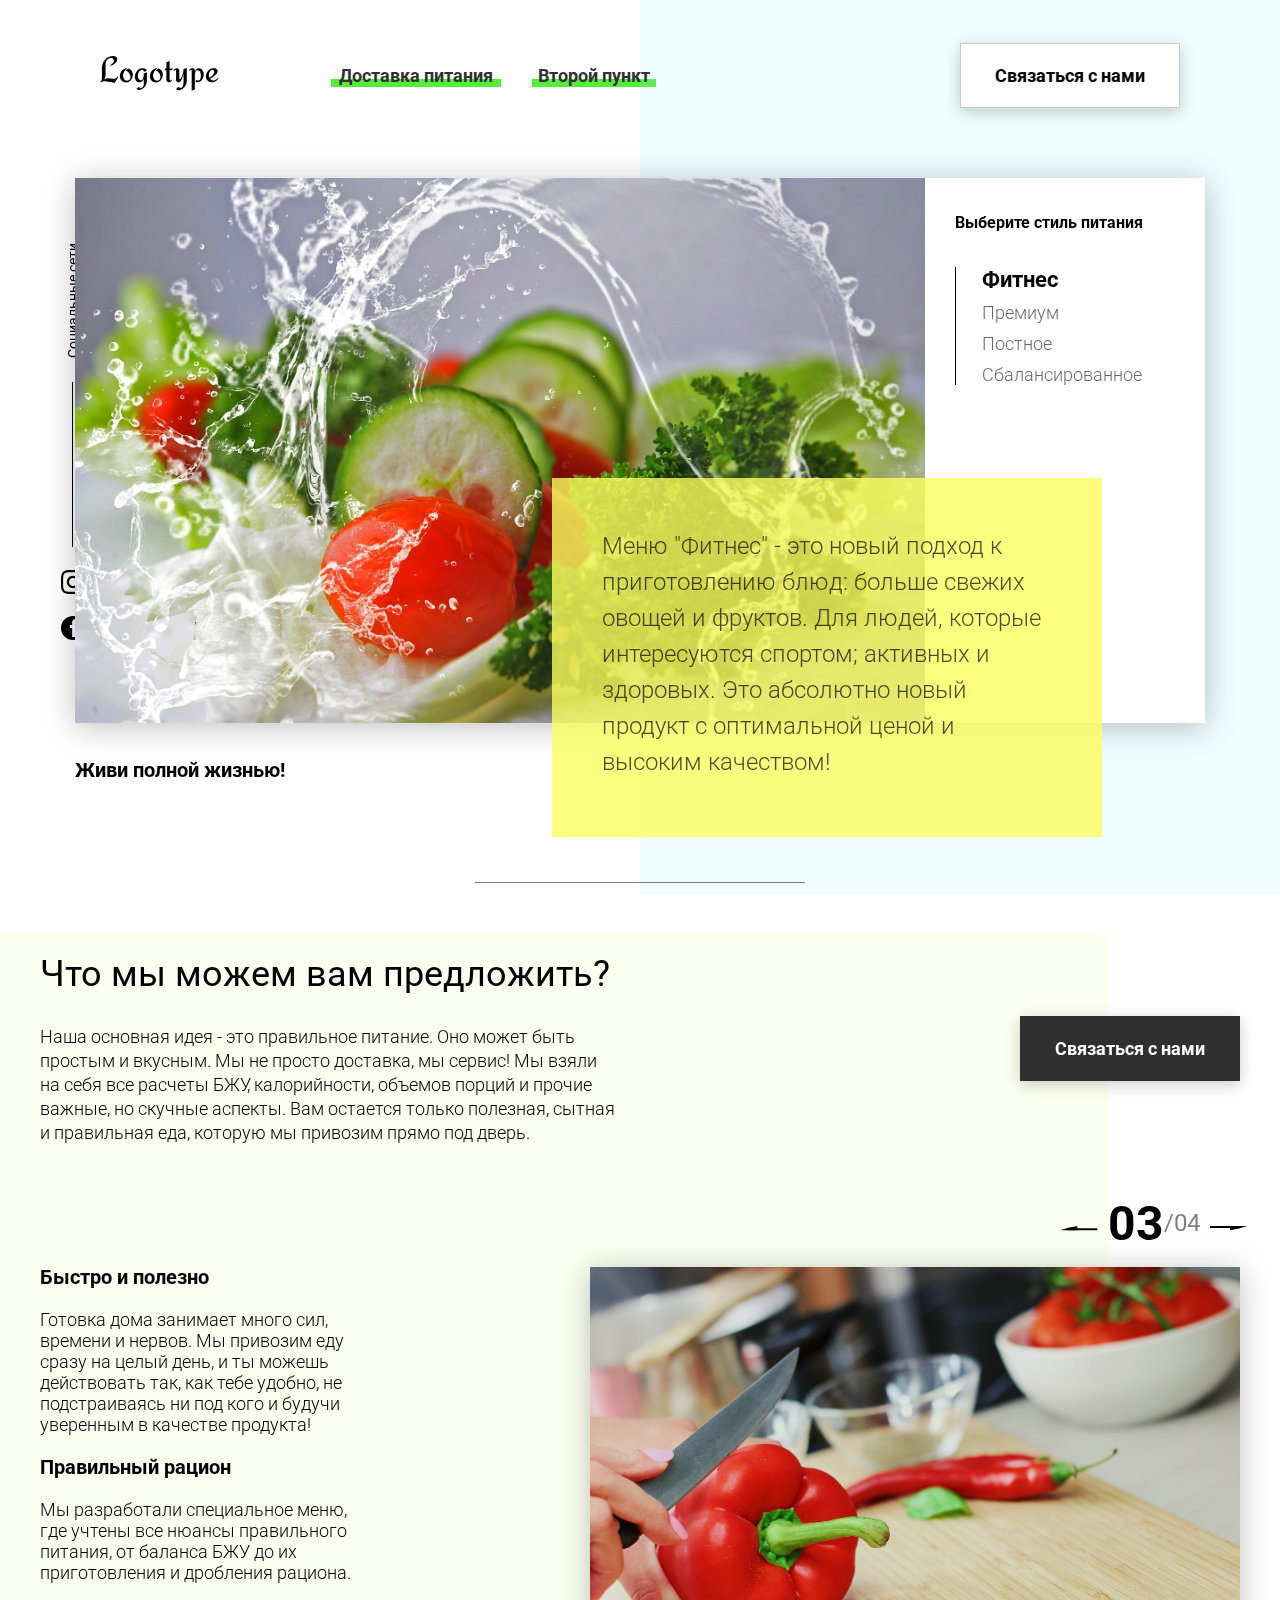
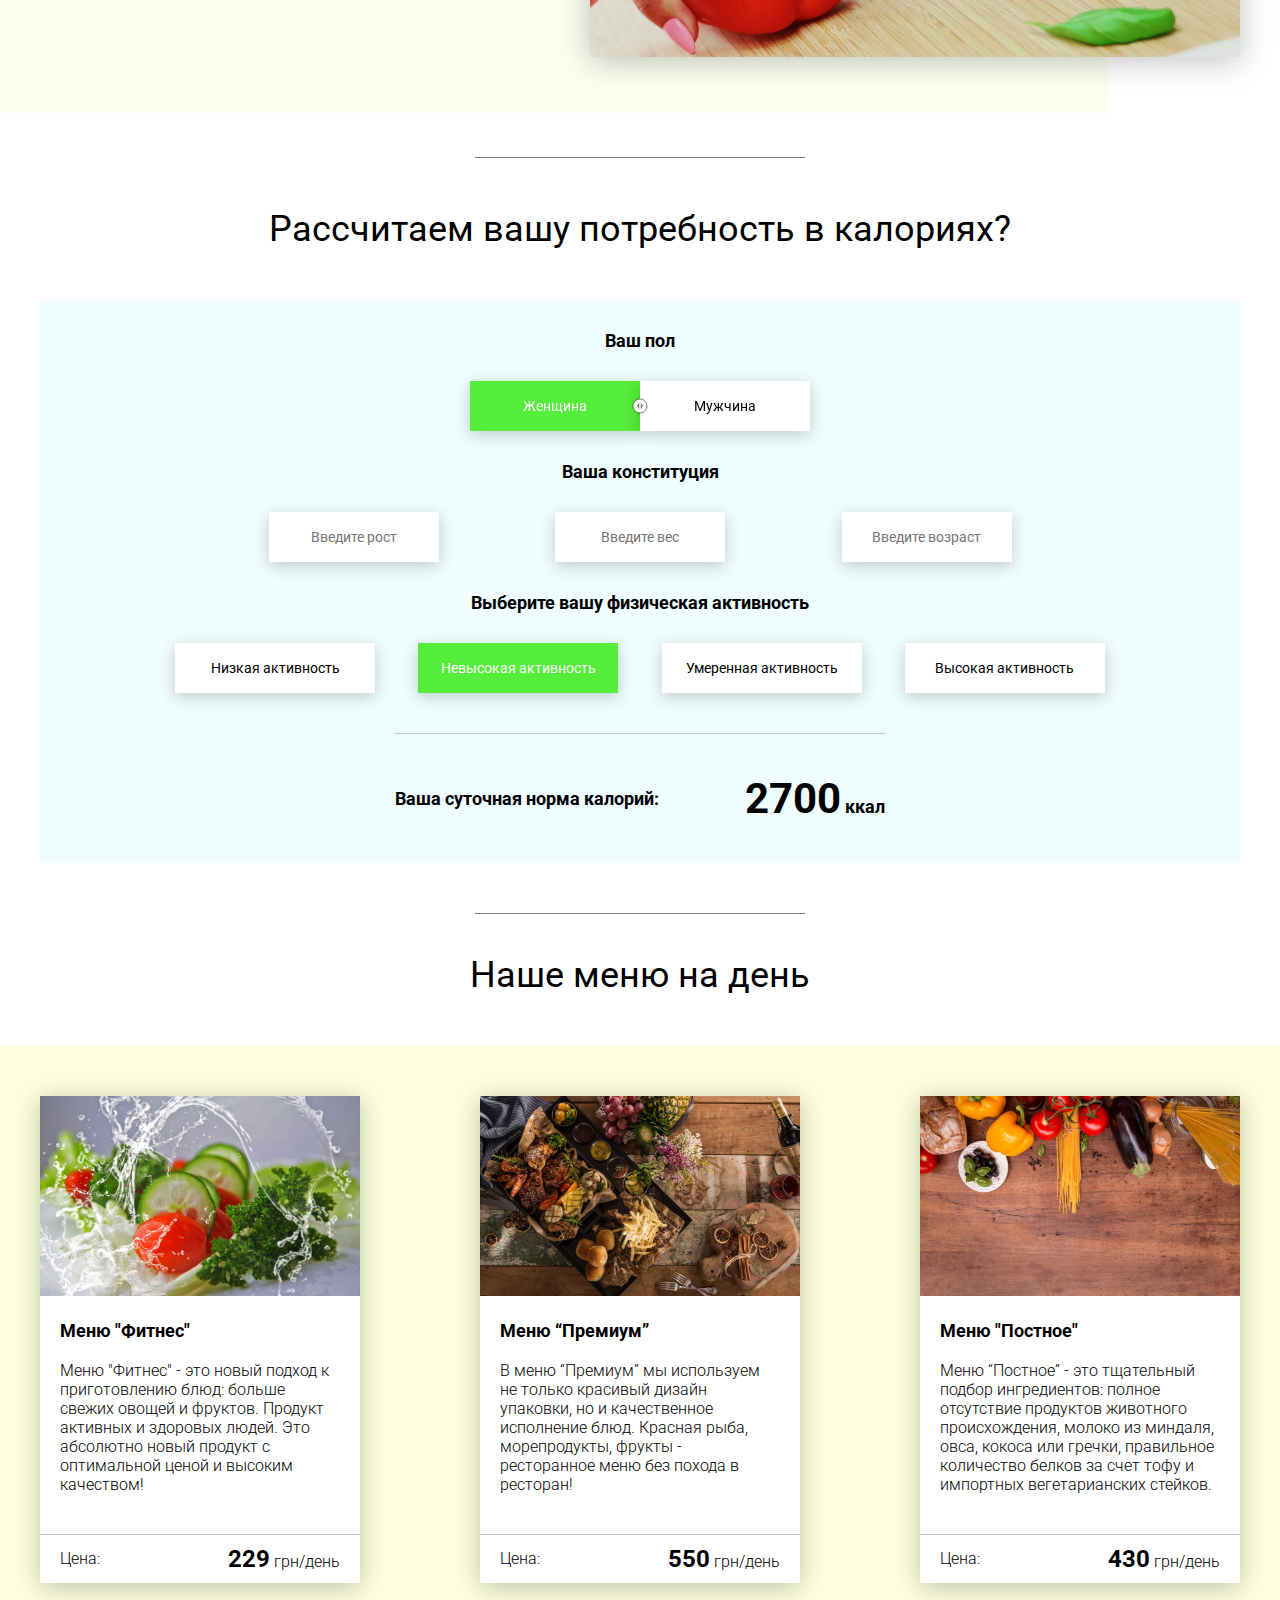
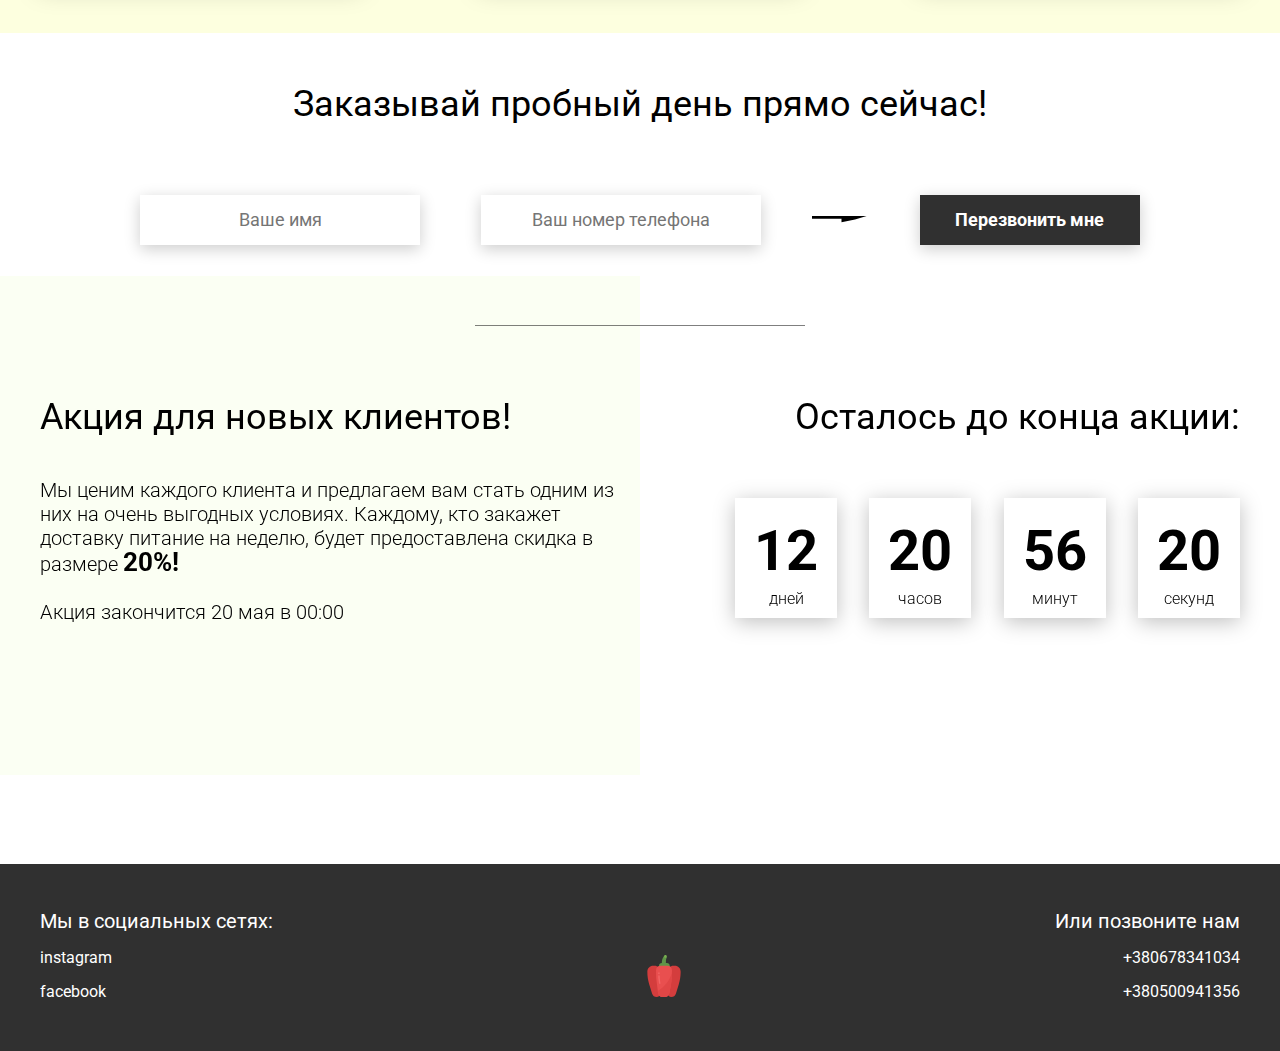
==== Новая папка/dist/index.html @ 173bd4ae "first commit" ====
<!DOCTYPE html>
<html lang="en">
<head>
    <meta charset="UTF-8">
    <meta name="viewport" content="width=device-width, initial-scale=1.0">
    <title>Food</title>
    <link rel="stylesheet" href="css/style.css">
</head>
<body>
    <header class="header">
        <div class="header__left-block">
            <div class="header__logo">
                <img src="icons/logo.svg" alt="Логотип">
            </div>
            <nav class="header__links">
                <a href="#" class="header__link">Доставка питания</a>
                <a href="#" class="header__link">Второй пункт</a>
            </nav>
        </div>
        <div class="header__right-block">
            <button class="btn btn_white">Связаться с нами</button>
        </div>
    </header>
    <div class="sidepanel">
        <div class="sidepanel__text"><span>Социальные сети</span></div>
        <div class="sidepanel__divider"></div>
        <a href="#" class="sidepanel__icon">
            <img src="icons/instagram.svg" alt="instagram">
        </a>
        <a href="#" class="sidepanel__icon">
            <img src="icons/facebook.svg" alt="facebook">
        </a>
    </div>

    <div class="preview">
        <div class="bgc_blue"></div>
        <div class="container">
            <div class="tabcontainer">
                <div class="tabcontent">
                    <img src="img/tabs/vegy.jpg" alt="vegy">
                    <div class="tabcontent__descr">
                        Меню "Фитнес" - это новый подход к приготовлению блюд: больше свежих овощей и фруктов. Для людей, которые интересуются спортом; активных и здоровых. Это абсолютно новый продукт с оптимальной ценой и высоким качеством!
                    </div>
                </div>
                <!-- <div class="tabcontent">
                    <img src="img/tabs/elite.jpg" alt="elite">
                    <div class="tabcontent__descr">
                        Меню “Премиум” - мы используем не только красивый дизайн упаковки, но и качественное исполнение блюд. Красная рыба, морепродукты, фрукты - ресторанное меню без похода в ресторан!                                     
                    </div>
                </div> -->
                <!-- <div class="tabcontent">
                    <img src="img/tabs/post.jpg" alt="post">
                    <div class="tabcontent__descr">
                        Наше специальное “Постное меню” - это тщательный подбор ингредиентов: полное отсутствие продуктов животного происхождения. Полная гармония с собой и природой в каждом элементе! Все будет Ом!                                     
                    </div>
                </div>
                <div class="tabcontent">
                    <img src="img/tabs/vegy.jpg" alt="vegy">
                    <div class="tabcontent__descr">
                        Меню "Сбалансированное" - это соответствие вашего рациона всем научным рекомендациям. Мы тщательно просчитываем вашу потребность в к/б/ж/у и создаем лучшие блюда для вас.
                    </div>
                </div> -->
                <div class="tabheader">
                    <h3>Выберите стиль питания</h3>
                    <div class="tabheader__items">
                        <div class="tabheader__item tabheader__item_active">Фитнес</div>
                        <div class="tabheader__item">Премиум</div>
                        <div class="tabheader__item">Постное</div>
                        <div class="tabheader__item">Сбалансированное</div>
                    </div>
                </div>
            </div>
            <div class="preview__life">Живи полной жизнью!</div>
        </div>
    </div>

    <div class="divider"></div>

    <div class="offer">
        <div class="bgc_y"></div>
        <div class="container">
            <div class="offer__text">
                <h2 class="title">Что мы можем вам предложить?</h2>
                <div class="offer__descr">
                    Наша основная идея - это правильное питание. Оно может быть простым и вкусным. Мы не просто доставка, мы сервис! Мы взяли на себя все расчеты БЖУ, калорийности, объемов порций и прочие важные, но скучные аспекты. Вам остается только полезная, сытная и правильная еда, которую мы привозим прямо под дверь.
                </div>
            </div>
            <div class="offer__action">
                <button class="btn btn_dark">Связаться с нами</button>
            </div>
        </div>
        <div class="container">
            <div class="offer__advantages">
                <h2>Быстро и полезно</h2>
                <div class="offer__advantages-text">
                    Готовка дома занимает много сил, времени и нервов. Мы привозим еду сразу на целый день, и ты можешь действовать так, как тебе удобно, не подстраиваясь ни под кого и будучи уверенным в качестве продукта!
                </div>
                <h2>Правильный рацион</h2>
                <div class="offer__advantages-text">
                    Мы разработали специальное меню, где учтены все нюансы правильного питания, от баланса БЖУ до их приготовления и дробления рациона.
                </div>
            </div>
            <div class="offer__slider">
                <div class="offer__slider-counter">
                    <div class="offer__slider-prev">
                        <img src="icons/left.svg" alt="prev">
                    </div>
                    <span id="current">03</span>
                    /
                    <span id="total">04</span>
                    <div class="offer__slider-next">
                        <img src="icons/right.svg" alt="next">
                    </div>
                </div>
                <div class="offer__slider-wrapper">
                    <div class="offer__slide">
                        <img src="img/slider/pepper.jpg" alt="pepper">
                    </div>
                    <!-- <div class="offer__slide">
                        <img src="img/slider/food-12.jpg" alt="food">
                    </div>
                    <div class="offer__slide">
                        <img src="img/slider/olive-oil.jpg" alt="oil">
                    </div>
                    <div class="offer__slide">
                        <img src="img/slider/paprika.jpg" alt="paprika">
                    </div> -->
                </div>
            </div>
        </div>
    </div>

    <div class="divider"></div>

    <div class="calculating">
        <div class="container">
            <h2 class="title">Рассчитаем вашу потребность в калориях?
            </h2>
            <div class="calculating__field">
                <div class="calculating__subtitle">
                    Ваш пол
                </div>
                <div class="calculating__choose" id="gender">
                    <div class="calculating__choose-item calculating__choose-item_active">Женщина</div>
                    <div class="calculating__choose-item">Мужчина</div>
                </div>

                <div class="calculating__subtitle">
                    Ваша конституция
                </div>
                <div class="calculating__choose calculating__choose_medium">
                    <input type="text" id="height" placeholder="Введите рост" class="calculating__choose-item">
                    <input type="text" id="weight" placeholder="Введите вес"  class="calculating__choose-item">
                    <input type="text" id="age" placeholder="Введите возраст" class="calculating__choose-item">
                </div>

                <div class="calculating__subtitle">
                    Выберите вашу физическая активность
                </div>
                <div class="calculating__choose calculating__choose_big">
                    <div id="low" class="calculating__choose-item">Низкая активность </div>
                    <div id="small"  class="calculating__choose-item calculating__choose-item_active">Невысокая активность</div>
                    <div id="medium" class="calculating__choose-item">Умеренная активность</div>
                    <div id="high" class="calculating__choose-item">Высокая активность</div>
                </div>

                <div class="calculating__divider"></div>

                <div class="calculating__total">
                    <div class="calculating__subtitle">
                        Ваша суточная норма калорий:
                    </div>
                    <div class="calculating__result">
                        <span>2700</span> ккал
                    </div>
                </div>
            </div>
        </div>
    </div>

    <div class="divider"></div>

    <div class="menu">
        <h2 class="title">Наше меню на день</h2>

        <div class="menu__field">
            <div class="container">
                <div class="menu__item">
                    <img src="img/tabs/vegy.jpg" alt="vegy">
                    <h3 class="menu__item-subtitle">Меню "Фитнес"</h3>
                    <div class="menu__item-descr">Меню "Фитнес" - это новый подход к приготовлению блюд: больше свежих овощей и фруктов. Продукт активных и здоровых людей. Это абсолютно новый продукт с оптимальной ценой и высоким качеством!</div>
                    <div class="menu__item-divider"></div>
                    <div class="menu__item-price">
                        <div class="menu__item-cost">Цена:</div>
                        <div class="menu__item-total"><span>229</span> грн/день</div>
                    </div>
                </div>
                <div class="menu__item">
                    <img src="img/tabs/elite.jpg" alt="elite">
                    <h3 class="menu__item-subtitle">Меню “Премиум”</h3>
                    <div class="menu__item-descr">В меню “Премиум” мы используем не только красивый дизайн упаковки, но и качественное исполнение блюд. Красная рыба, морепродукты, фрукты - ресторанное меню без похода в ресторан!</div>
                    <div class="menu__item-divider"></div>
                    <div class="menu__item-price">
                        <div class="menu__item-cost">Цена:</div>
                        <div class="menu__item-total"><span>550</span> грн/день</div>
                    </div>
                </div>
                <div class="menu__item">
                    <img src="img/tabs/post.jpg" alt="post">
                    <h3 class="menu__item-subtitle">Меню "Постное"</h3>
                    <div class="menu__item-descr">Меню “Постное” - это тщательный подбор ингредиентов: полное отсутствие продуктов животного происхождения, молоко из миндаля, овса, кокоса или гречки, правильное количество белков за счет тофу и импортных вегетарианских стейков. </div>
                    <div class="menu__item-divider"></div>
                    <div class="menu__item-price">
                        <div class="menu__item-cost">Цена:</div>
                        <div class="menu__item-total"><span>430</span> грн/день</div>
                    </div>
                </div>
            </div>
        </div>
    </div>

    <div class="order">
        <div class="container">
            <div class="title">Заказывай пробный день прямо сейчас!</div>
            <form action="#" class="order__form">
                <input required placeholder="Ваше имя" name="name" type="text" class="order__input">
                <input required placeholder="Ваш номер телефона" name="phone" type="phone" class="order__input">
                <img src="icons/right.svg" alt="right">
                <button class="btn btn_dark btn_min">Перезвонить мне</button>
            </form>
        </div>
    </div>

    <div class="divider"></div>

    <div class="promotion">
        <div class="bgc_y"></div>
        <div class="container">
            <div class="promotion__text">
                <div class="title">Акция для новых клиентов!</div>
                <div class="promotion__descr">
                    Мы ценим каждого клиента и предлагаем вам стать одним из них на очень выгодных условиях. 
                    Каждому, кто закажет доставку питание на неделю, будет предоставлена скидка в размере <span>20%!</span>
                    <br><br>
                    Акция закончится 20 мая в 00:00
                </div>
            </div>
            <div class="promotion__timer">
                <div class="title">Осталось до конца акции:</div>
                <div class="timer">
                    <div class="timer__block">
                        <span id="days">12</span>
                        дней
                    </div>
                    <div class="timer__block">
                        <span id="hours">20</span>
                        часов
                    </div>
                    <div class="timer__block">
                        <span id="minutes">56</span>
                        минут
                    </div>
                    <div class="timer__block">
                        <span id="seconds">20</span>
                        секунд
                    </div>
                </div>
            </div>
        </div>
    </div>

    <footer class="footer">
        <div class="container">
            <div class="social">
                <div class="subtitle">Мы в социальных сетях:</div>
                <a href="#" class="link">instagram</a>
                <a href="#" class="link">facebook</a>
            </div>
            <div class="pepper">
                <img src="icons/veg.svg" alt="pepper">
            </div>
            <div class="call">
                <div class="subtitle">Или позвоните нам</div>
                <a href="#" class="link">+380678341034</a>
                <a href="#" class="link">+380500941356</a>
            </div>
        </div>
    </footer>

    <div class="modal">
        <div class="modal__dialog">
            <div class="modal__content">
                <form action="#">
                    <div class="modal__close">&times;</div>
                    <div class="modal__title">Мы свяжемся с вами как можно быстрее!</div>
                    <input required placeholder="Ваше имя" name="name" type="text" class="modal__input">
                    <input required placeholder="Ваш номер телефона" name="phone" type="phone" class="modal__input">
                    <button class="btn btn_dark btn_min">Перезвонить мне</button>
                </form>
            </div>
        </div>
    </div>
</body>
</html>
---- Новая папка/dist/css/style.css ----
@import url(https://fonts.googleapis.com/css?family=Roboto:300,400,700&display=swap&subset=cyrillic-ext);*{box-sizing:border-box;margin:0;padding:0;font-family:Roboto,sans-serif}a{text-decoration:none}.btn{width:220px;height:65px;display:flex;justify-content:center;align-items:center;background-color:#fff;font-size:18px;font-weight:700;border:1px solid rgba(0,0,0,.2);box-shadow:0 4px 15px rgba(0,0,0,.2);cursor:pointer;transition:.3s all;outline:0}.btn_white{background-color:#fff}.btn_dark{background-color:#303030;color:#fff;border:none}.btn_min{height:50px}.btn:hover{box-shadow:0 4px 30px rgba(0,0,0,.3)}.container{max-width:1200px;margin:0 auto}.divider{width:330px;height:1px;margin:0 auto;background-color:rgba(0,0,0,.5)}.title{font-size:36px;font-weight:400}.header{display:flex;justify-content:space-between;align-items:center;height:150px;padding:0 100px}.header__left-block{display:flex;justify-content:space-between;min-width:550px}.header__logo{max-width:170px}.header__logo img{width:100%}.header__links{display:flex;align-items:center}.header__link{position:relative;margin-right:45px;font-weight:700;font-size:18px;color:#303030}.header__link:after{content:'';position:absolute;display:block;width:110%;left:-5%;bottom:-1px;z-index:-1;height:8px;background:#54ed39}.header__link:last-child{margin-right:0}.sidepanel{position:fixed;left:60px;top:240px;height:400px;width:25px;display:flex;flex-direction:column;justify-content:space-between;align-items:center}.sidepanel__text{width:120px;height:120px;font-size:14px}.sidepanel__text span{display:flex;transform:rotate(-90deg) translateX(-50px)}.sidepanel__divider{width:1px;height:165px;background-color:#000}.sidepanel__icon{width:24px;height:24px}.sidepanel__icon img{width:100%}.preview{padding:28px 0 100px 0;position:relative}.preview__life{font-weight:700;font-size:20px;margin-left:35px;margin-top:35px}.bgc_blue{position:absolute;right:0;top:-155px;width:50vw;height:900px;background:rgba(146,242,255,.15);z-index:-1}.tabcontainer{display:flex;width:1130px;margin:0 auto;box-shadow:0 4px 30px rgba(0,0,0,.25)}.tabcontent{width:850px;position:relative}.tabcontent img{width:100%;height:100%;object-fit:cover}.tabcontent__descr{position:absolute;top:300px;right:-177px;width:550px;height:359px;background:rgba(251,254,93,.8);padding:50px;font-size:24px;font-weight:300;line-height:36px;color:rgba(0,0,0,.7)}.tabheader{width:280px;padding:35px 30px;background-color:#fff}.tabheader h3{font-weight:700;font-size:16px}.tabheader__items{margin-top:35px;padding-left:26px;border-left:1px solid #000}.tabheader__item{font-weight:700;font-size:18px;font-weight:300;margin-top:10px;color:rgba(0,0,0,.6);cursor:pointer;transition:.3s all}.tabheader__item_active{color:#000;font-size:22px;font-weight:700}.offer{padding:70px 0 100px 0;position:relative}.offer .container{display:flex;justify-content:space-between}.offer .bgc_y{position:absolute;width:1109px;height:780px;background:rgba(243,255,222,.45);z-index:-1;top:50px}.offer__text{width:580px}.offer__descr{font-size:18px;margin-top:30px;font-weight:300;line-height:24px}.offer__action{display:flex;align-items:center;justify-content:flex-end}.offer__advantages{width:330px;margin-top:50px}.offer__advantages h2{font-weight:700;font-size:20px;margin-top:20px}.offer__advantages h2:first-child{margin-top:70px}.offer__advantages-text{margin-top:20px;font-size:18px;font-weight:300;line-height:21px}.offer__slider{width:650px;margin-top:50px;display:flex;flex-direction:column;align-items:flex-end}.offer__slider-counter{display:flex;width:180px;align-items:center;font-size:24px;color:rgba(0,0,0,.5)}.offer__slider-wrapper{width:100%;margin-top:15px;box-shadow:0 4px 30px rgba(0,0,0,.25)}.offer__slider-prev{margin-right:10px;cursor:pointer}.offer__slider-next{margin-left:10px;cursor:pointer}.offer__slider #current{font-size:48px;font-weight:700;color:#000}.offer__slide{width:100%;height:390px}.offer__slide img{width:100%;height:100%;object-fit:cover}.calculating{padding:50px 0}.calculating .title{text-align:center}.calculating__field{width:100%;margin-top:50px;background:rgba(146,242,255,.15);padding:30px 0 40px 0}.calculating__subtitle{text-align:center;font-size:18px;font-weight:700;margin-top:30px}.calculating__subtitle:first-child{margin-top:0}.calculating #gender:after{content:'';position:absolute;top:50%;transform:translateY(-50%);display:block;width:16px;height:16px;background:url(../icons/switch.svg) center center/cover no-repeat}.calculating__choose{position:relative;display:flex;margin-top:30px;justify-content:center}.calculating__choose-item{display:flex;align-items:center;justify-content:center;width:170px;height:50px;padding:0 10px;background:#fff;box-shadow:0 4px 15px rgba(0,0,0,.2);border:none;text-align:center;font-size:14px;cursor:pointer;outline:0;transition:.3s all}.calculating__choose-item_active{color:#fff;background-color:#54ed39}.calculating__choose_medium{width:743px;justify-content:space-between;margin:30px auto 0 auto}.calculating__choose_big{width:930px;justify-content:space-between;margin:30px auto 0 auto}.calculating__choose_big .calculating__choose-item{width:200px}.calculating__divider{width:490px;height:1px;margin:40px auto;background-color:rgba(0,0,0,.2)}.calculating__total{width:490px;margin:0 auto;display:flex;justify-content:space-between;align-items:center}.calculating__result{font-size:18px;font-weight:700}.calculating__result span{font-size:42px}.menu{padding:40px 0 50px 0}.menu .container{display:flex;justify-content:space-between;align-items:flex-start}.menu .title{text-align:center}.menu__field{margin-top:50px;padding:50px 0;width:100%;background:rgba(249,254,126,.25)}.menu__item{width:320px;min-height:450px;background:#fff;box-shadow:0 4px 25px rgba(0,0,0,.25);font-size:16px;font-weight:300}.menu__item img{width:100%;height:200px;object-fit:cover}.menu__item-subtitle{font-weight:700;font-size:18px;padding:0 20px;margin-top:20px}.menu__item-descr{margin-top:20px;padding:0 20px}.menu__item-divider{width:100%;height:1px;background-color:rgba(0,0,0,.25);margin-top:40px}.menu__item-price{display:flex;justify-content:space-between;align-items:center;padding:10px 20px}.menu__item-price span{font-size:24px;font-weight:700}.order{padding-bottom:80px}.order .title{text-align:center}.order__form{margin-top:70px;padding:0 100px;display:flex;justify-content:space-between;align-items:center}.order__form img{transform:scale(1.5)}.order__input{width:280px;height:50px;background:#fff;box-shadow:0 4px 15px rgba(0,0,0,.2);border:none;font-size:18px;text-align:center;padding:0 20px;outline:0}.promotion{padding:70px 0 240px 0;position:relative}.promotion .container{display:flex}.promotion .bgc_y{position:absolute;width:50%;height:499px;background:rgba(243,255,222,.35);z-index:-1;top:-50px;left:0}.promotion__text{width:50%}.promotion__descr{margin-top:40px;font-size:20px;line-height:24px;font-weight:300}.promotion__descr span{font-weight:700;font-size:26px}.promotion__timer{width:50%}.promotion__timer .title{text-align:right}.promotion__timer .timer{margin-top:60px;padding-left:95px;display:flex;justify-content:space-between;align-items:center}.promotion__timer .timer__block{width:102px;height:120px;background:#fff;box-shadow:0 4px 20px rgba(0,0,0,.25);font-size:16px;font-weight:300;text-align:center}.promotion__timer .timer__block span{display:block;margin-top:20px;margin-bottom:5px;font-size:56px;font-weight:700}.footer{min-height:180px;background-color:#303030;padding:45px 0 50px 0;color:#fff}.footer .container{height:100%;display:flex;justify-content:space-between;align-items:flex-end}.footer .subtitle{font-size:20px}.footer .link{display:block;margin-top:15px;font-size:16px;color:#fff}.footer .call{text-align:right}.modal{position:fixed;top:0;left:0;z-index:1050;display:none;width:100%;height:100%;overflow:hidden;background-color:rgba(0,0,0,.5)}.modal__dialog{max-width:500px;margin:40px auto}.modal__content{position:relative;width:100%;padding:40px;background-color:#fff;border:1px solid rgba(0,0,0,.2);border-radius:4px;max-height:80vh;overflow-y:auto}.modal__close{position:absolute;top:8px;right:14px;font-size:30px;color:#000;opacity:.5;font-weight:700;border:none;background-color:transparent;cursor:pointer}.modal__title{text-align:center;font-size:22px;text-transform:uppercase}.modal__input{display:block;margin:20px auto 20px auto;width:280px;height:50px;background:#fff;box-shadow:0 4px 15px rgba(0,0,0,.2);border:none;font-size:18px;text-align:center;padding:0 20px;outline:0}.modal .btn{display:block;width:280px;margin:0 auto}
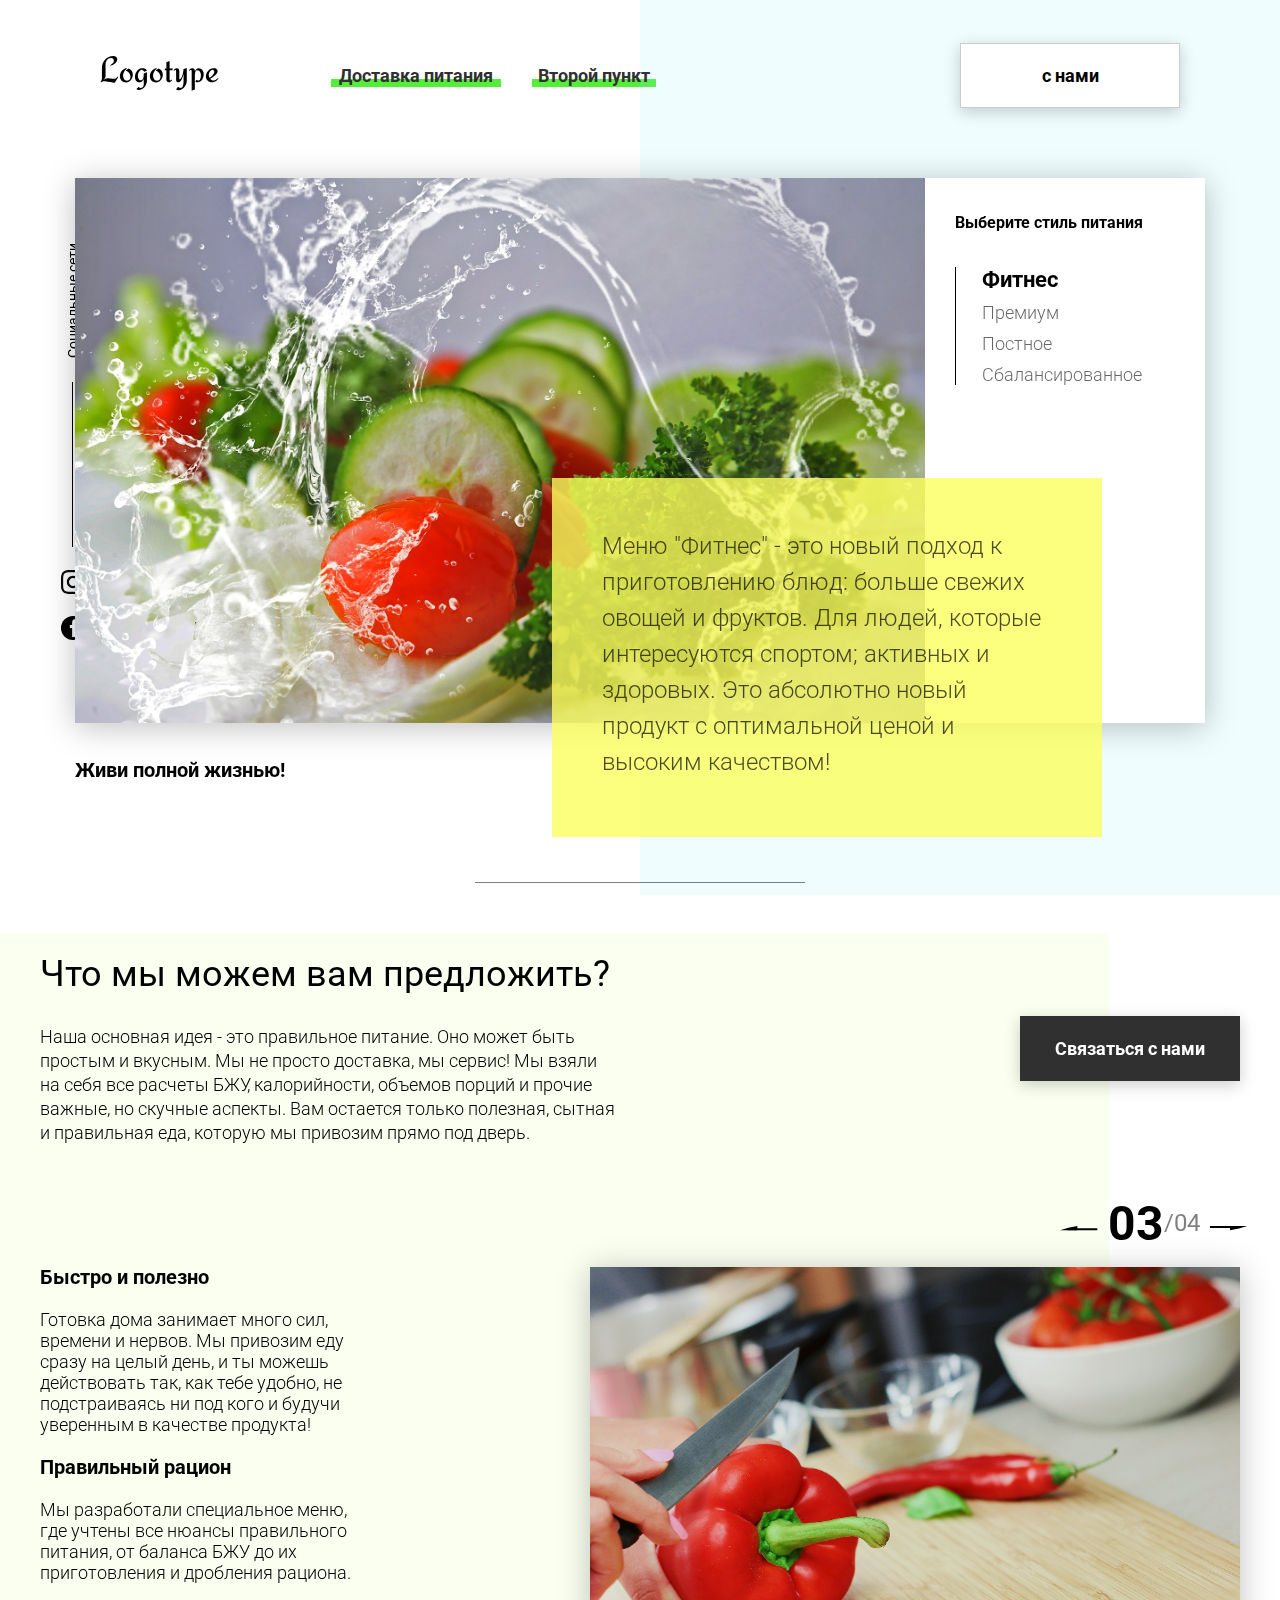
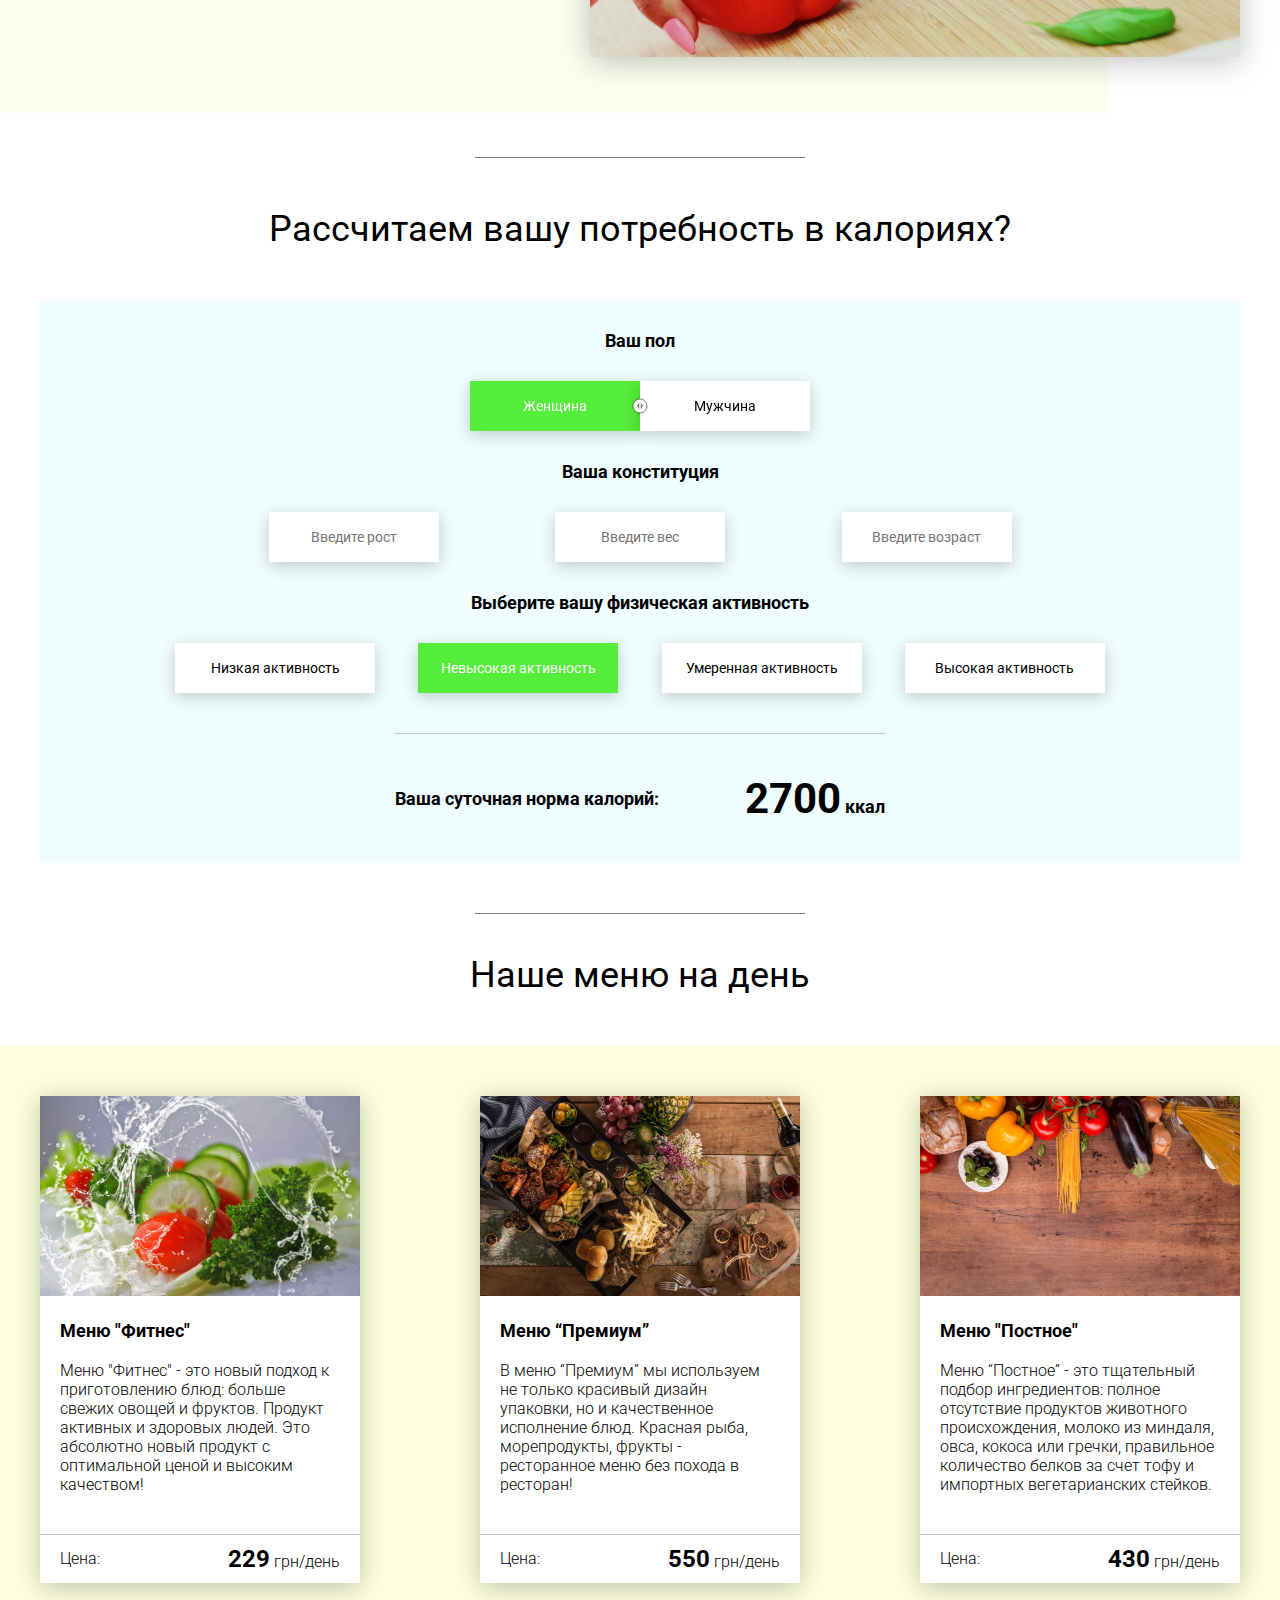
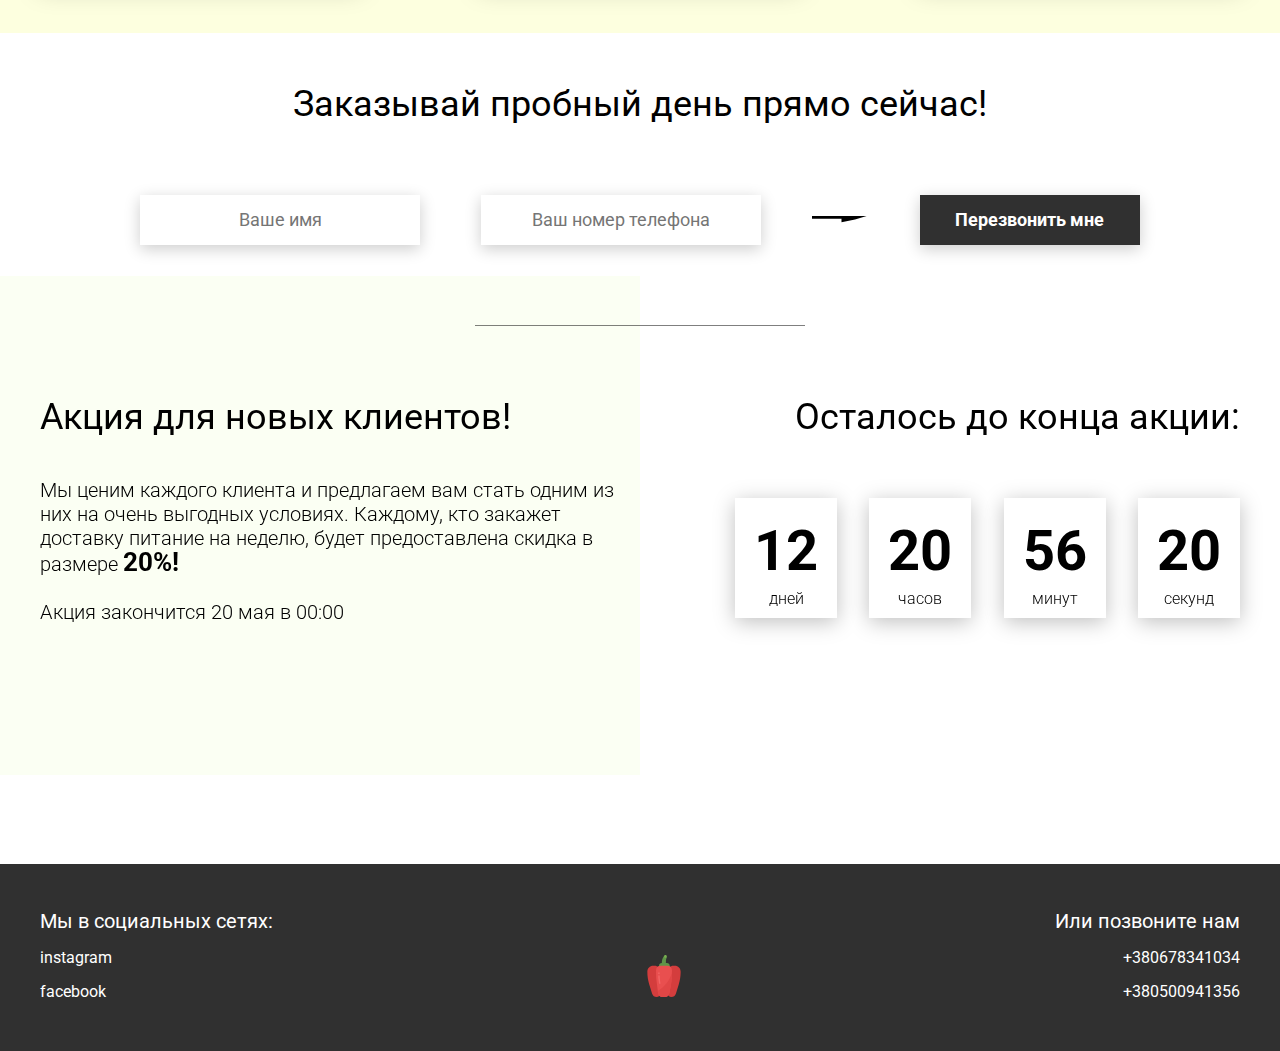
==== commit 11c52468: "Classes added" ====
--- a/Новая папка/dist/index.html
+++ b/Новая папка/dist/index.html
@@ -1,54 +1,57 @@
 <!DOCTYPE html>
 <html lang="en">
-<head>
-    <meta charset="UTF-8">
-    <meta name="viewport" content="width=device-width, initial-scale=1.0">
+  <head>
+    <meta charset="UTF-8" />
+    <meta name="viewport" content="width=device-width, initial-scale=1.0" />
     <title>Food</title>
-    <link rel="stylesheet" href="css/style.css">
-</head>
-<body>
+    <link rel="stylesheet" href="css/style.css" />
+  </head>
+  <body>
     <header class="header">
-        <div class="header__left-block">
-            <div class="header__logo">
-                <img src="icons/logo.svg" alt="Логотип">
-            </div>
-            <nav class="header__links">
-                <a href="#" class="header__link">Доставка питания</a>
-                <a href="#" class="header__link">Второй пункт</a>
-            </nav>
-        </div>
-        <div class="header__right-block">
-            <button class="btn btn_white">Связаться с нами</button>
-        </div>
+      <div class="header__left-block">
+        <div class="header__logo">
+          <img src="icons/logo.svg" alt="Логотип" />
+        </div>
+        <nav class="header__links">
+          <a href="#" class="header__link">Доставка питания</a>
+          <a href="#" class="header__link">Второй пункт</a>
+        </nav>
+      </div>
+      <div class="header__right-block">
+        <button data-modal class="btn btn_white">с нами</button>
+      </div>
     </header>
     <div class="sidepanel">
-        <div class="sidepanel__text"><span>Социальные сети</span></div>
-        <div class="sidepanel__divider"></div>
-        <a href="#" class="sidepanel__icon">
-            <img src="icons/instagram.svg" alt="instagram">
-        </a>
-        <a href="#" class="sidepanel__icon">
-            <img src="icons/facebook.svg" alt="facebook">
-        </a>
+      <div class="sidepanel__text"><span>Социальные сети</span></div>
+      <div class="sidepanel__divider"></div>
+      <a href="#" class="sidepanel__icon">
+        <img src="icons/instagram.svg" alt="instagram" />
+      </a>
+      <a href="#" class="sidepanel__icon">
+        <img src="icons/facebook.svg" alt="facebook" />
+      </a>
     </div>
 
     <div class="preview">
-        <div class="bgc_blue"></div>
-        <div class="container">
-            <div class="tabcontainer">
-                <div class="tabcontent">
-                    <img src="img/tabs/vegy.jpg" alt="vegy">
-                    <div class="tabcontent__descr">
-                        Меню "Фитнес" - это новый подход к приготовлению блюд: больше свежих овощей и фруктов. Для людей, которые интересуются спортом; активных и здоровых. Это абсолютно новый продукт с оптимальной ценой и высоким качеством!
-                    </div>
-                </div>
-                <!-- <div class="tabcontent">
+      <div class="bgc_blue"></div>
+      <div class="container">
+        <div class="tabcontainer">
+          <div class="tabcontent">
+            <img src="img/tabs/vegy.jpg" alt="vegy" />
+            <div class="tabcontent__descr">
+              Меню "Фитнес" - это новый подход к приготовлению блюд: больше
+              свежих овощей и фруктов. Для людей, которые интересуются спортом;
+              активных и здоровых. Это абсолютно новый продукт с оптимальной
+              ценой и высоким качеством!
+            </div>
+          </div>
+          <!-- <div class="tabcontent">
                     <img src="img/tabs/elite.jpg" alt="elite">
                     <div class="tabcontent__descr">
                         Меню “Премиум” - мы используем не только красивый дизайн упаковки, но и качественное исполнение блюд. Красная рыба, морепродукты, фрукты - ресторанное меню без похода в ресторан!                                     
                     </div>
                 </div> -->
-                <!-- <div class="tabcontent">
+          <!-- <div class="tabcontent">
                     <img src="img/tabs/post.jpg" alt="post">
                     <div class="tabcontent__descr">
                         Наше специальное “Постное меню” - это тщательный подбор ингредиентов: полное отсутствие продуктов животного происхождения. Полная гармония с собой и природой в каждом элементе! Все будет Ом!                                     
@@ -60,63 +63,70 @@
                         Меню "Сбалансированное" - это соответствие вашего рациона всем научным рекомендациям. Мы тщательно просчитываем вашу потребность в к/б/ж/у и создаем лучшие блюда для вас.
                     </div>
                 </div> -->
-                <div class="tabheader">
-                    <h3>Выберите стиль питания</h3>
-                    <div class="tabheader__items">
-                        <div class="tabheader__item tabheader__item_active">Фитнес</div>
-                        <div class="tabheader__item">Премиум</div>
-                        <div class="tabheader__item">Постное</div>
-                        <div class="tabheader__item">Сбалансированное</div>
-                    </div>
-                </div>
-            </div>
-            <div class="preview__life">Живи полной жизнью!</div>
-        </div>
+          <div class="tabheader">
+            <h3>Выберите стиль питания</h3>
+            <div class="tabheader__items">
+              <div class="tabheader__item tabheader__item_active">Фитнес</div>
+              <div class="tabheader__item">Премиум</div>
+              <div class="tabheader__item">Постное</div>
+              <div class="tabheader__item">Сбалансированное</div>
+            </div>
+          </div>
+        </div>
+        <div class="preview__life">Живи полной жизнью!</div>
+      </div>
     </div>
 
     <div class="divider"></div>
 
     <div class="offer">
-        <div class="bgc_y"></div>
-        <div class="container">
-            <div class="offer__text">
-                <h2 class="title">Что мы можем вам предложить?</h2>
-                <div class="offer__descr">
-                    Наша основная идея - это правильное питание. Оно может быть простым и вкусным. Мы не просто доставка, мы сервис! Мы взяли на себя все расчеты БЖУ, калорийности, объемов порций и прочие важные, но скучные аспекты. Вам остается только полезная, сытная и правильная еда, которую мы привозим прямо под дверь.
-                </div>
-            </div>
-            <div class="offer__action">
-                <button class="btn btn_dark">Связаться с нами</button>
-            </div>
-        </div>
-        <div class="container">
-            <div class="offer__advantages">
-                <h2>Быстро и полезно</h2>
-                <div class="offer__advantages-text">
-                    Готовка дома занимает много сил, времени и нервов. Мы привозим еду сразу на целый день, и ты можешь действовать так, как тебе удобно, не подстраиваясь ни под кого и будучи уверенным в качестве продукта!
-                </div>
-                <h2>Правильный рацион</h2>
-                <div class="offer__advantages-text">
-                    Мы разработали специальное меню, где учтены все нюансы правильного питания, от баланса БЖУ до их приготовления и дробления рациона.
-                </div>
-            </div>
-            <div class="offer__slider">
-                <div class="offer__slider-counter">
-                    <div class="offer__slider-prev">
-                        <img src="icons/left.svg" alt="prev">
-                    </div>
-                    <span id="current">03</span>
-                    /
-                    <span id="total">04</span>
-                    <div class="offer__slider-next">
-                        <img src="icons/right.svg" alt="next">
-                    </div>
-                </div>
-                <div class="offer__slider-wrapper">
-                    <div class="offer__slide">
-                        <img src="img/slider/pepper.jpg" alt="pepper">
-                    </div>
-                    <!-- <div class="offer__slide">
+      <div class="bgc_y"></div>
+      <div class="container">
+        <div class="offer__text">
+          <h2 class="title">Что мы можем вам предложить?</h2>
+          <div class="offer__descr">
+            Наша основная идея - это правильное питание. Оно может быть простым
+            и вкусным. Мы не просто доставка, мы сервис! Мы взяли на себя все
+            расчеты БЖУ, калорийности, объемов порций и прочие важные, но
+            скучные аспекты. Вам остается только полезная, сытная и правильная
+            еда, которую мы привозим прямо под дверь.
+          </div>
+        </div>
+        <div class="offer__action">
+          <button data-modal class="btn btn_dark">Связаться с нами</button>
+        </div>
+      </div>
+      <div class="container">
+        <div class="offer__advantages">
+          <h2>Быстро и полезно</h2>
+          <div class="offer__advantages-text">
+            Готовка дома занимает много сил, времени и нервов. Мы привозим еду
+            сразу на целый день, и ты можешь действовать так, как тебе удобно,
+            не подстраиваясь ни под кого и будучи уверенным в качестве продукта!
+          </div>
+          <h2>Правильный рацион</h2>
+          <div class="offer__advantages-text">
+            Мы разработали специальное меню, где учтены все нюансы правильного
+            питания, от баланса БЖУ до их приготовления и дробления рациона.
+          </div>
+        </div>
+        <div class="offer__slider">
+          <div class="offer__slider-counter">
+            <div class="offer__slider-prev">
+              <img src="icons/left.svg" alt="prev" />
+            </div>
+            <span id="current">03</span>
+            /
+            <span id="total">04</span>
+            <div class="offer__slider-next">
+              <img src="icons/right.svg" alt="next" />
+            </div>
+          </div>
+          <div class="offer__slider-wrapper">
+            <div class="offer__slide">
+              <img src="img/slider/pepper.jpg" alt="pepper" />
+            </div>
+            <!-- <div class="offer__slide">
                         <img src="img/slider/food-12.jpg" alt="food">
                     </div>
                     <div class="offer__slide">
@@ -125,180 +135,243 @@
                     <div class="offer__slide">
                         <img src="img/slider/paprika.jpg" alt="paprika">
                     </div> -->
-                </div>
-            </div>
-        </div>
+          </div>
+        </div>
+      </div>
     </div>
 
     <div class="divider"></div>
 
     <div class="calculating">
+      <div class="container">
+        <h2 class="title">Рассчитаем вашу потребность в калориях?</h2>
+        <div class="calculating__field">
+          <div class="calculating__subtitle">Ваш пол</div>
+          <div class="calculating__choose" id="gender">
+            <div
+              class="calculating__choose-item calculating__choose-item_active"
+            >
+              Женщина
+            </div>
+            <div class="calculating__choose-item">Мужчина</div>
+          </div>
+
+          <div class="calculating__subtitle">Ваша конституция</div>
+          <div class="calculating__choose calculating__choose_medium">
+            <input
+              type="text"
+              id="height"
+              placeholder="Введите рост"
+              class="calculating__choose-item"
+            />
+            <input
+              type="text"
+              id="weight"
+              placeholder="Введите вес"
+              class="calculating__choose-item"
+            />
+            <input
+              type="text"
+              id="age"
+              placeholder="Введите возраст"
+              class="calculating__choose-item"
+            />
+          </div>
+
+          <div class="calculating__subtitle">
+            Выберите вашу физическая активность
+          </div>
+          <div class="calculating__choose calculating__choose_big">
+            <div id="low" class="calculating__choose-item">
+              Низкая активность
+            </div>
+            <div
+              id="small"
+              class="calculating__choose-item calculating__choose-item_active"
+            >
+              Невысокая активность
+            </div>
+            <div id="medium" class="calculating__choose-item">
+              Умеренная активность
+            </div>
+            <div id="high" class="calculating__choose-item">
+              Высокая активность
+            </div>
+          </div>
+
+          <div class="calculating__divider"></div>
+
+          <div class="calculating__total">
+            <div class="calculating__subtitle">
+              Ваша суточная норма калорий:
+            </div>
+            <div class="calculating__result"><span>2700</span> ккал</div>
+          </div>
+        </div>
+      </div>
+    </div>
+
+    <div class="divider"></div>
+
+    <div class="menu">
+      <h2 class="title">Наше меню на день</h2>
+
+      <div class="menu__field">
         <div class="container">
-            <h2 class="title">Рассчитаем вашу потребность в калориях?
-            </h2>
-            <div class="calculating__field">
-                <div class="calculating__subtitle">
-                    Ваш пол
-                </div>
-                <div class="calculating__choose" id="gender">
-                    <div class="calculating__choose-item calculating__choose-item_active">Женщина</div>
-                    <div class="calculating__choose-item">Мужчина</div>
-                </div>
-
-                <div class="calculating__subtitle">
-                    Ваша конституция
-                </div>
-                <div class="calculating__choose calculating__choose_medium">
-                    <input type="text" id="height" placeholder="Введите рост" class="calculating__choose-item">
-                    <input type="text" id="weight" placeholder="Введите вес"  class="calculating__choose-item">
-                    <input type="text" id="age" placeholder="Введите возраст" class="calculating__choose-item">
-                </div>
-
-                <div class="calculating__subtitle">
-                    Выберите вашу физическая активность
-                </div>
-                <div class="calculating__choose calculating__choose_big">
-                    <div id="low" class="calculating__choose-item">Низкая активность </div>
-                    <div id="small"  class="calculating__choose-item calculating__choose-item_active">Невысокая активность</div>
-                    <div id="medium" class="calculating__choose-item">Умеренная активность</div>
-                    <div id="high" class="calculating__choose-item">Высокая активность</div>
-                </div>
-
-                <div class="calculating__divider"></div>
-
-                <div class="calculating__total">
-                    <div class="calculating__subtitle">
-                        Ваша суточная норма калорий:
-                    </div>
-                    <div class="calculating__result">
-                        <span>2700</span> ккал
-                    </div>
-                </div>
-            </div>
-        </div>
+          <div class="menu__item">
+            <img src="img/tabs/vegy.jpg" alt="vegy" />
+            <h3 class="menu__item-subtitle">Меню "Фитнес"</h3>
+            <div class="menu__item-descr">
+              Меню "Фитнес" - это новый подход к приготовлению блюд: больше
+              свежих овощей и фруктов. Продукт активных и здоровых людей. Это
+              абсолютно новый продукт с оптимальной ценой и высоким качеством!
+            </div>
+            <div class="menu__item-divider"></div>
+            <div class="menu__item-price">
+              <div class="menu__item-cost">Цена:</div>
+              <div class="menu__item-total"><span>229</span> грн/день</div>
+            </div>
+          </div>
+          <div class="menu__item">
+            <img src="img/tabs/elite.jpg" alt="elite" />
+            <h3 class="menu__item-subtitle">Меню “Премиум”</h3>
+            <div class="menu__item-descr">
+              В меню “Премиум” мы используем не только красивый дизайн упаковки,
+              но и качественное исполнение блюд. Красная рыба, морепродукты,
+              фрукты - ресторанное меню без похода в ресторан!
+            </div>
+            <div class="menu__item-divider"></div>
+            <div class="menu__item-price">
+              <div class="menu__item-cost">Цена:</div>
+              <div class="menu__item-total"><span>550</span> грн/день</div>
+            </div>
+          </div>
+          <div class="menu__item">
+            <img src="img/tabs/post.jpg" alt="post" />
+            <h3 class="menu__item-subtitle">Меню "Постное"</h3>
+            <div class="menu__item-descr">
+              Меню “Постное” - это тщательный подбор ингредиентов: полное
+              отсутствие продуктов животного происхождения, молоко из миндаля,
+              овса, кокоса или гречки, правильное количество белков за счет тофу
+              и импортных вегетарианских стейков.
+            </div>
+            <div class="menu__item-divider"></div>
+            <div class="menu__item-price">
+              <div class="menu__item-cost">Цена:</div>
+              <div class="menu__item-total"><span>430</span> грн/день</div>
+            </div>
+          </div>
+        </div>
+      </div>
+    </div>
+
+    <div class="order">
+      <div class="container">
+        <div class="title">Заказывай пробный день прямо сейчас!</div>
+        <form action="#" class="order__form">
+          <input
+            required
+            placeholder="Ваше имя"
+            name="name"
+            type="text"
+            class="order__input"
+          />
+          <input
+            required
+            placeholder="Ваш номер телефона"
+            name="phone"
+            type="phone"
+            class="order__input"
+          />
+          <img src="icons/right.svg" alt="right" />
+          <button class="btn btn_dark btn_min">Перезвонить мне</button>
+        </form>
+      </div>
     </div>
 
     <div class="divider"></div>
 
-    <div class="menu">
-        <h2 class="title">Наше меню на день</h2>
-
-        <div class="menu__field">
-            <div class="container">
-                <div class="menu__item">
-                    <img src="img/tabs/vegy.jpg" alt="vegy">
-                    <h3 class="menu__item-subtitle">Меню "Фитнес"</h3>
-                    <div class="menu__item-descr">Меню "Фитнес" - это новый подход к приготовлению блюд: больше свежих овощей и фруктов. Продукт активных и здоровых людей. Это абсолютно новый продукт с оптимальной ценой и высоким качеством!</div>
-                    <div class="menu__item-divider"></div>
-                    <div class="menu__item-price">
-                        <div class="menu__item-cost">Цена:</div>
-                        <div class="menu__item-total"><span>229</span> грн/день</div>
-                    </div>
-                </div>
-                <div class="menu__item">
-                    <img src="img/tabs/elite.jpg" alt="elite">
-                    <h3 class="menu__item-subtitle">Меню “Премиум”</h3>
-                    <div class="menu__item-descr">В меню “Премиум” мы используем не только красивый дизайн упаковки, но и качественное исполнение блюд. Красная рыба, морепродукты, фрукты - ресторанное меню без похода в ресторан!</div>
-                    <div class="menu__item-divider"></div>
-                    <div class="menu__item-price">
-                        <div class="menu__item-cost">Цена:</div>
-                        <div class="menu__item-total"><span>550</span> грн/день</div>
-                    </div>
-                </div>
-                <div class="menu__item">
-                    <img src="img/tabs/post.jpg" alt="post">
-                    <h3 class="menu__item-subtitle">Меню "Постное"</h3>
-                    <div class="menu__item-descr">Меню “Постное” - это тщательный подбор ингредиентов: полное отсутствие продуктов животного происхождения, молоко из миндаля, овса, кокоса или гречки, правильное количество белков за счет тофу и импортных вегетарианских стейков. </div>
-                    <div class="menu__item-divider"></div>
-                    <div class="menu__item-price">
-                        <div class="menu__item-cost">Цена:</div>
-                        <div class="menu__item-total"><span>430</span> грн/день</div>
-                    </div>
-                </div>
-            </div>
-        </div>
-    </div>
-
-    <div class="order">
-        <div class="container">
-            <div class="title">Заказывай пробный день прямо сейчас!</div>
-            <form action="#" class="order__form">
-                <input required placeholder="Ваше имя" name="name" type="text" class="order__input">
-                <input required placeholder="Ваш номер телефона" name="phone" type="phone" class="order__input">
-                <img src="icons/right.svg" alt="right">
-                <button class="btn btn_dark btn_min">Перезвонить мне</button>
-            </form>
-        </div>
-    </div>
-
-    <div class="divider"></div>
-
     <div class="promotion">
-        <div class="bgc_y"></div>
-        <div class="container">
-            <div class="promotion__text">
-                <div class="title">Акция для новых клиентов!</div>
-                <div class="promotion__descr">
-                    Мы ценим каждого клиента и предлагаем вам стать одним из них на очень выгодных условиях. 
-                    Каждому, кто закажет доставку питание на неделю, будет предоставлена скидка в размере <span>20%!</span>
-                    <br><br>
-                    Акция закончится 20 мая в 00:00
-                </div>
-            </div>
-            <div class="promotion__timer">
-                <div class="title">Осталось до конца акции:</div>
-                <div class="timer">
-                    <div class="timer__block">
-                        <span id="days">12</span>
-                        дней
-                    </div>
-                    <div class="timer__block">
-                        <span id="hours">20</span>
-                        часов
-                    </div>
-                    <div class="timer__block">
-                        <span id="minutes">56</span>
-                        минут
-                    </div>
-                    <div class="timer__block">
-                        <span id="seconds">20</span>
-                        секунд
-                    </div>
-                </div>
-            </div>
-        </div>
+      <div class="bgc_y"></div>
+      <div class="container">
+        <div class="promotion__text">
+          <div class="title">Акция для новых клиентов!</div>
+          <div class="promotion__descr">
+            Мы ценим каждого клиента и предлагаем вам стать одним из них на
+            очень выгодных условиях. Каждому, кто закажет доставку питание на
+            неделю, будет предоставлена скидка в размере <span>20%!</span>
+            <br /><br />
+            Акция закончится 20 мая в 00:00
+          </div>
+        </div>
+        <div class="promotion__timer">
+          <div class="title">Осталось до конца акции:</div>
+          <div class="timer">
+            <div class="timer__block">
+              <span id="days">12</span>
+              дней
+            </div>
+            <div class="timer__block">
+              <span id="hours">20</span>
+              часов
+            </div>
+            <div class="timer__block">
+              <span id="minutes">56</span>
+              минут
+            </div>
+            <div class="timer__block">
+              <span id="seconds">20</span>
+              секунд
+            </div>
+          </div>
+        </div>
+      </div>
     </div>
 
     <footer class="footer">
-        <div class="container">
-            <div class="social">
-                <div class="subtitle">Мы в социальных сетях:</div>
-                <a href="#" class="link">instagram</a>
-                <a href="#" class="link">facebook</a>
-            </div>
-            <div class="pepper">
-                <img src="icons/veg.svg" alt="pepper">
-            </div>
-            <div class="call">
-                <div class="subtitle">Или позвоните нам</div>
-                <a href="#" class="link">+380678341034</a>
-                <a href="#" class="link">+380500941356</a>
-            </div>
-        </div>
+      <div class="container">
+        <div class="social">
+          <div class="subtitle">Мы в социальных сетях:</div>
+          <a href="#" class="link">instagram</a>
+          <a href="#" class="link">facebook</a>
+        </div>
+        <div class="pepper">
+          <img src="icons/veg.svg" alt="pepper" />
+        </div>
+        <div class="call">
+          <div class="subtitle">Или позвоните нам</div>
+          <a href="#" class="link">+380678341034</a>
+          <a href="#" class="link">+380500941356</a>
+        </div>
+      </div>
     </footer>
 
     <div class="modal">
-        <div class="modal__dialog">
-            <div class="modal__content">
-                <form action="#">
-                    <div class="modal__close">&times;</div>
-                    <div class="modal__title">Мы свяжемся с вами как можно быстрее!</div>
-                    <input required placeholder="Ваше имя" name="name" type="text" class="modal__input">
-                    <input required placeholder="Ваш номер телефона" name="phone" type="phone" class="modal__input">
-                    <button class="btn btn_dark btn_min">Перезвонить мне</button>
-                </form>
-            </div>
-        </div>
-    </div>
-</body>
-</html>+      <div class="modal__dialog">
+        <div class="modal__content">
+          <form action="#">
+            <div class="modal__close">&times;</div>
+            <div class="modal__title">
+              Мы свяжемся с вами как можно быстрее!
+            </div>
+            <input
+              required
+              placeholder="Ваше имя"
+              name="name"
+              type="text"
+              class="modal__input"
+            />
+            <input
+              required
+              placeholder="Ваш номер телефона"
+              name="phone"
+              type="phone"
+              class="modal__input"
+            />
+            <button class="btn btn_dark btn_min">Перезвонить мне</button>
+          </form>
+        </div>
+      </div>
+    </div>
+  </body>
+</html>
